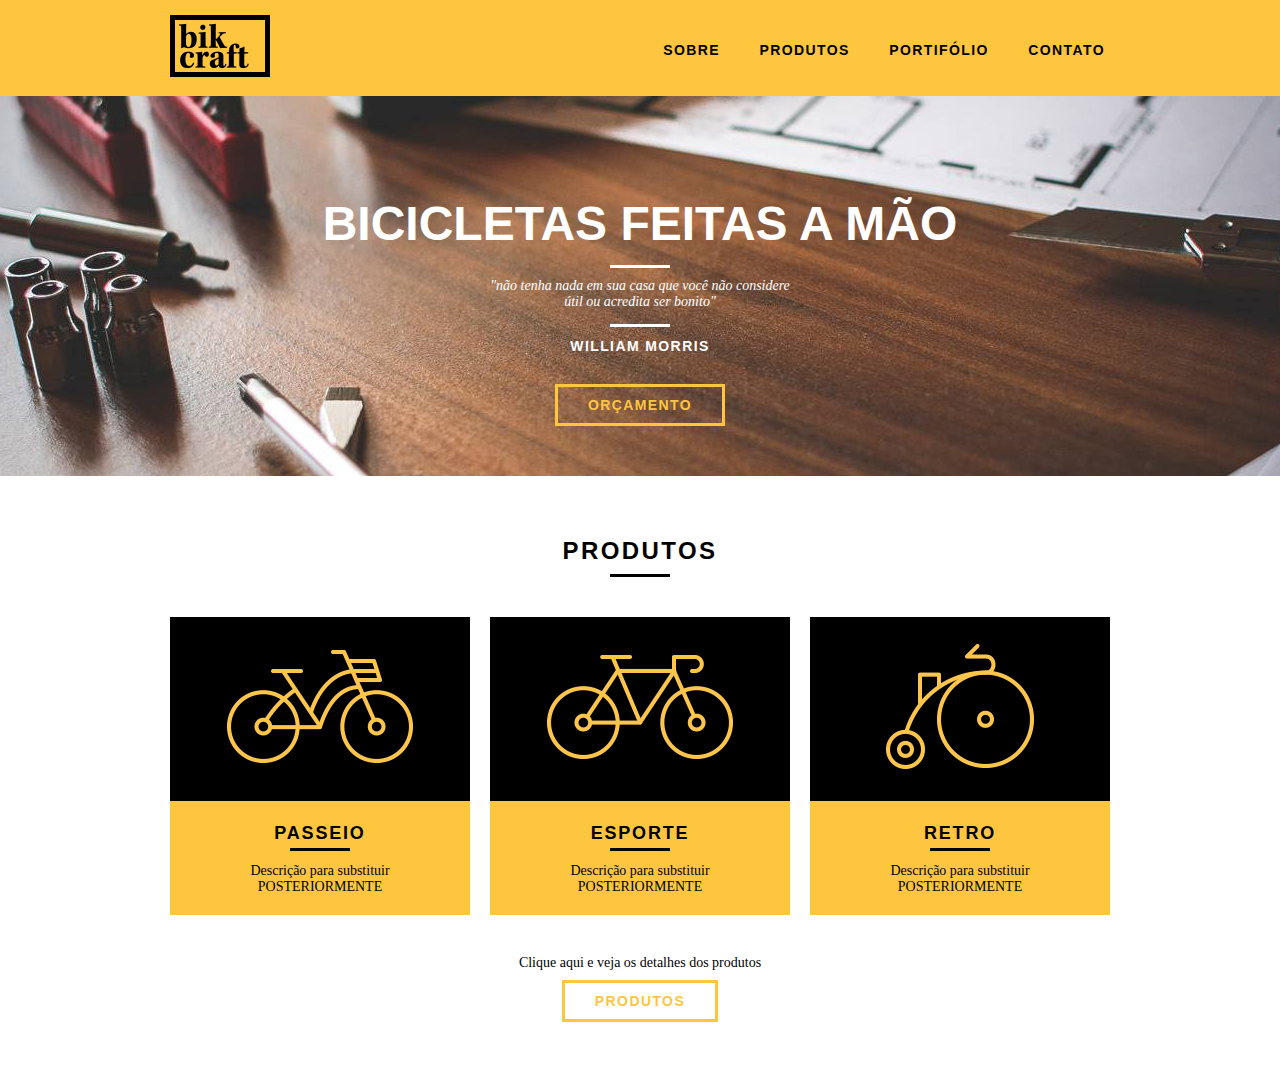
==== web/index.html @ f8ec4c90 "Initial commit" ====
<!DOCTYPE html>
<html lang="pt-br">
    <head>
        <meta charset="utf-8" />
        <meta name="viewport" content="width=device-width, initial-scale=1" />
        <title>Bikcraft</title>
        <link rel="stylesheet" type="text/css" href="css/normalize.css" />
        <link rel="stylesheet" type="text/css" href="css/reset.css" />
        <link rel="stylesheet" type="text/css" href="css/grid.css" />
        <link rel="stylesheet" type="text/css" href="css/style.css" />
    </head>
    <body>
        <header class="header">
            <div class="container">
                <a href="index.html" class="grid-4">
                    <img src="img/logo.png" alt="Bikcraft" />
                </a>
                <nav class="grid-12 header_menu">
                    <ul>
                        <li><a href="sobre.html">Sobre</a></li>
                        <li><a href="produtos.html">Produtos</a></li>
                        <li><a href="portifolio.html">Portifólio</a></li>
                        <li><a href="contato.html">Contato</a></li>
                    </ul>
                </nav>
            </div>
        </header>

        <section class="introducao">
            <div class="container">
                <h1>Bicicletas feitas a mão</h1>
                <blockquote class="quote-externo">
                    <p>
                        "não tenha nada em sua casa que você não considere útil
                        ou acredita ser bonito"
                    </p>
                    <cite>William Morris</cite>
                </blockquote>
                <a href="produtos.html" class="btn"> Orçamento</a>
            </div>
        </section>

        <section class="produtos container">
            <h2 class="subtitulo">Produtos</h2>
            <ul class="produtos_lista">
                <li class="grid-1-3">
                    <div class="produtos_icone">
                        <img
                            src="img/produtos/passeio.png"
                            alt="Bikcraft passeio"
                        />
                    </div>
                    <h3>Passeio</h3>
                    <p>Descrição para substituir POSTERIORMENTE</p>
                </li>
                <li class="grid-1-3">
                    <div class="produtos_icone">
                        <img
                            src="img/produtos/esporte.png"
                            alt="Bikcraft esporte"
                        />
                    </div>
                    <h3>Esporte</h3>
                    <p>Descrição para substituir POSTERIORMENTE</p>
                </li>
                <li class="grid-1-3">
                    <div class="produtos_icone">
                        <img
                            src="img/produtos/retro.png"
                            alt="Bikcraft retro"
                        />
                    </div>
                    <h3>Retro</h3>
                    <p>Descrição para substituir POSTERIORMENTE</p>
                </li>
            </ul>

            <div class="call">
                <p>Clique aqui e veja os detalhes dos produtos</p>
                <a href="produtos.html" class="btn btn-preto">Produtos</a>
            </div>
        </section>
    </body>
</html>
---- web/css/grid.css ----
*, *:before, *:after {
  -webkit-box-sizing: border-box; 
  -moz-box-sizing: border-box; 
  box-sizing: border-box;
}

.container {
	width: 960px;
	margin: 0 auto;
	padding: 0px;
	position: relative;
}

.container:after, .container:before {
	content: " ";
	display: table;
}

.container:after {
	clear: both;
}

.grid-1, .grid-2, .grid-3, .grid-4, .grid-5, .grid-6, .grid-7, .grid-8, .grid-9, .grid-10, .grid-11, .grid-12, .grid-13, .grid-14, .grid-15, .grid-16, .grid-1-3 {
	float: left;
	margin-left: 10px;
	margin-right: 10px;
}

.grid-1 	{width: 40px;}
.grid-2 	{width: 100px;}
.grid-3 	{width: 160px;}
.grid-4 	{width: 220px;}
.grid-5 	{width: 280px;}
.grid-6 	{width: 340px;}
.grid-7 	{width: 400px;}
.grid-8 	{width: 460px;}
.grid-9 	{width: 520px;}
.grid-10 	{width: 580px;}
.grid-11 	{width: 640px;}
.grid-12 	{width: 700px;}
.grid-13 	{width: 760px;}
.grid-14 	{width: 820px;}
.grid-15 	{width: 880px;}
.grid-16 	{width: 940px;}
.grid-1-3	{width: 300px;}

@media only screen and (min-width: 768px) and (max-width: 959px) {

.container {
	width: 768px;
}

.grid-1		{width: 28px;}
.grid-2		{width: 76px;}
.grid-3		{width: 124px;}
.grid-4		{width: 172px;}
.grid-5		{width: 220px;}
.grid-6		{width: 268px;}
.grid-7		{width: 316px;}
.grid-8		{width: 364px;}
.grid-9		{width: 412px;}
.grid-10	{width: 460px;}
.grid-11	{width: 508px;}
.grid-12	{width: 556px;}
.grid-13	{width: 604px;}
.grid-14	{width: 652px;}
.grid-15	{width: 700px;}
.grid-16	{width: 748px;}
.grid-1-3	{width: 236px;}

}

@media only screen and (max-width: 767px) {
.container {
	width: 300px;
}

.grid-1, .grid-2, .grid-3, .grid-4, .grid-5, .grid-6, .grid-7, .grid-8, .grid-9, .grid-10, .grid-11, .grid-12, .grid-13, .grid-14, .grid-15, .grid-16, .grid-1-3 {
	width: 300px;
	margin: 0 0 20px 0;
	float: none;
}

}
---- web/css/style.css ----
/* Estilos Gerais */

body {
    font-family: Arial, Helvetica, sans-serif;
}

p {
    font-family: Georgia, "Times New Roman", serif;
    font-size: 14px;
}

.btn {
    border: 3px solid #fec63e; /* Amarelo */
    padding: 10px 30px;
    color: #fec63e;
    font-size: 14px;
    line-height: 20px;
    text-transform: uppercase;
    letter-spacing: 0.1em;
    font-weight: bold;
}

.btn:hover {
    color: #fff;
    border-color: #fff;
}

.btn.btn-preto:hover {
    color: #000;
    border-color: #000;
}

.subtitulo {
    font-size: 24px;
    font-weight: bold;
    line-height: 30px;
    letter-spacing: 0.1em;
    color: #000;
    text-transform: uppercase;
    text-align: center;
    margin-bottom: 40px;
}

.subtitulo:after {
    content: "";
    display: block;
    width: 60px;
    height: 3px;
    background: #000;
    margin: 8px auto;
}

/* Estilos Header */

.header {
    position: fixed;
    top: 0;
    width: 100%;
    background: #fec63e; /* Amarelo */
    padding: 15px 0;
    z-index: 10;
}

.header_menu {
    text-align: right;
}

.header_menu ul li {
    margin-top: 25px;
    display: inline-block;
    margin-left: 25px;
}

.header_menu ul li a {
    color: #000;
    font-weight: bold;
    text-transform: uppercase;
    letter-spacing: 0.1em;
    font-size: 14px;
    line-height: 20px;
    padding: 10px 5px;
}

.header_menu ul li a:hover {
    color: #fff;
}

/* Estilos Introdução */
.introducao {
    width: 100%;
    height: 380px;
    background: url("../img/bg.jpg") no-repeat center;
    background-size: cover;
    margin-top: 96px;
    text-align: center;
    padding-top: 100px;
}

.introducao h1 {
    font-size: 48px;
    font-weight: bold;
    color: #fff;
    text-transform: uppercase;
}

.quote-externo {
    max-width: 300px;
    margin: 0 auto;
    color: white;
    margin-bottom: 40px;
}

.quote-externo p {
    font-style: italic;
}

.quote-externo p:before,
.quote-externo p:after {
    content: "";
    display: block;
    width: 60px;
    height: 3px;
    background: #fff;
    margin: 14px auto 10px auto;
}

.quote-externo cite {
    font-style: normal;
    font-weight: bold;
    text-transform: uppercase;
    font-size: 14px;
    letter-spacing: 0.1em;
}

/*Estilos Produtos*/

.produtos {
    padding: 60px 0;
}

.produtos_lista li {
    background: #fec63e;
    text-align: center;
}

.produtos_lista li h3 {
    font-weight: bold;
    font-size: 18px;
    line-height: 25px;
    text-transform: uppercase;
    letter-spacing: 0.1em;
    margin-top: 20px;
}

.produtos_lista li h3:after {
    content: "";
    display: block;
    width: 60px;
    height: 3px;
    background: #000;
    margin: 2px auto;
}

.produtos_lista li p {
    padding: 10px 20px 20px 20px;
}

.produtos_icone {
    background: #000;
    padding: 20px;
}

.call {
    text-align: center;
    padding-top: 40px;
    clear: both;
}

.call p {
    margin-bottom: 20px;
}
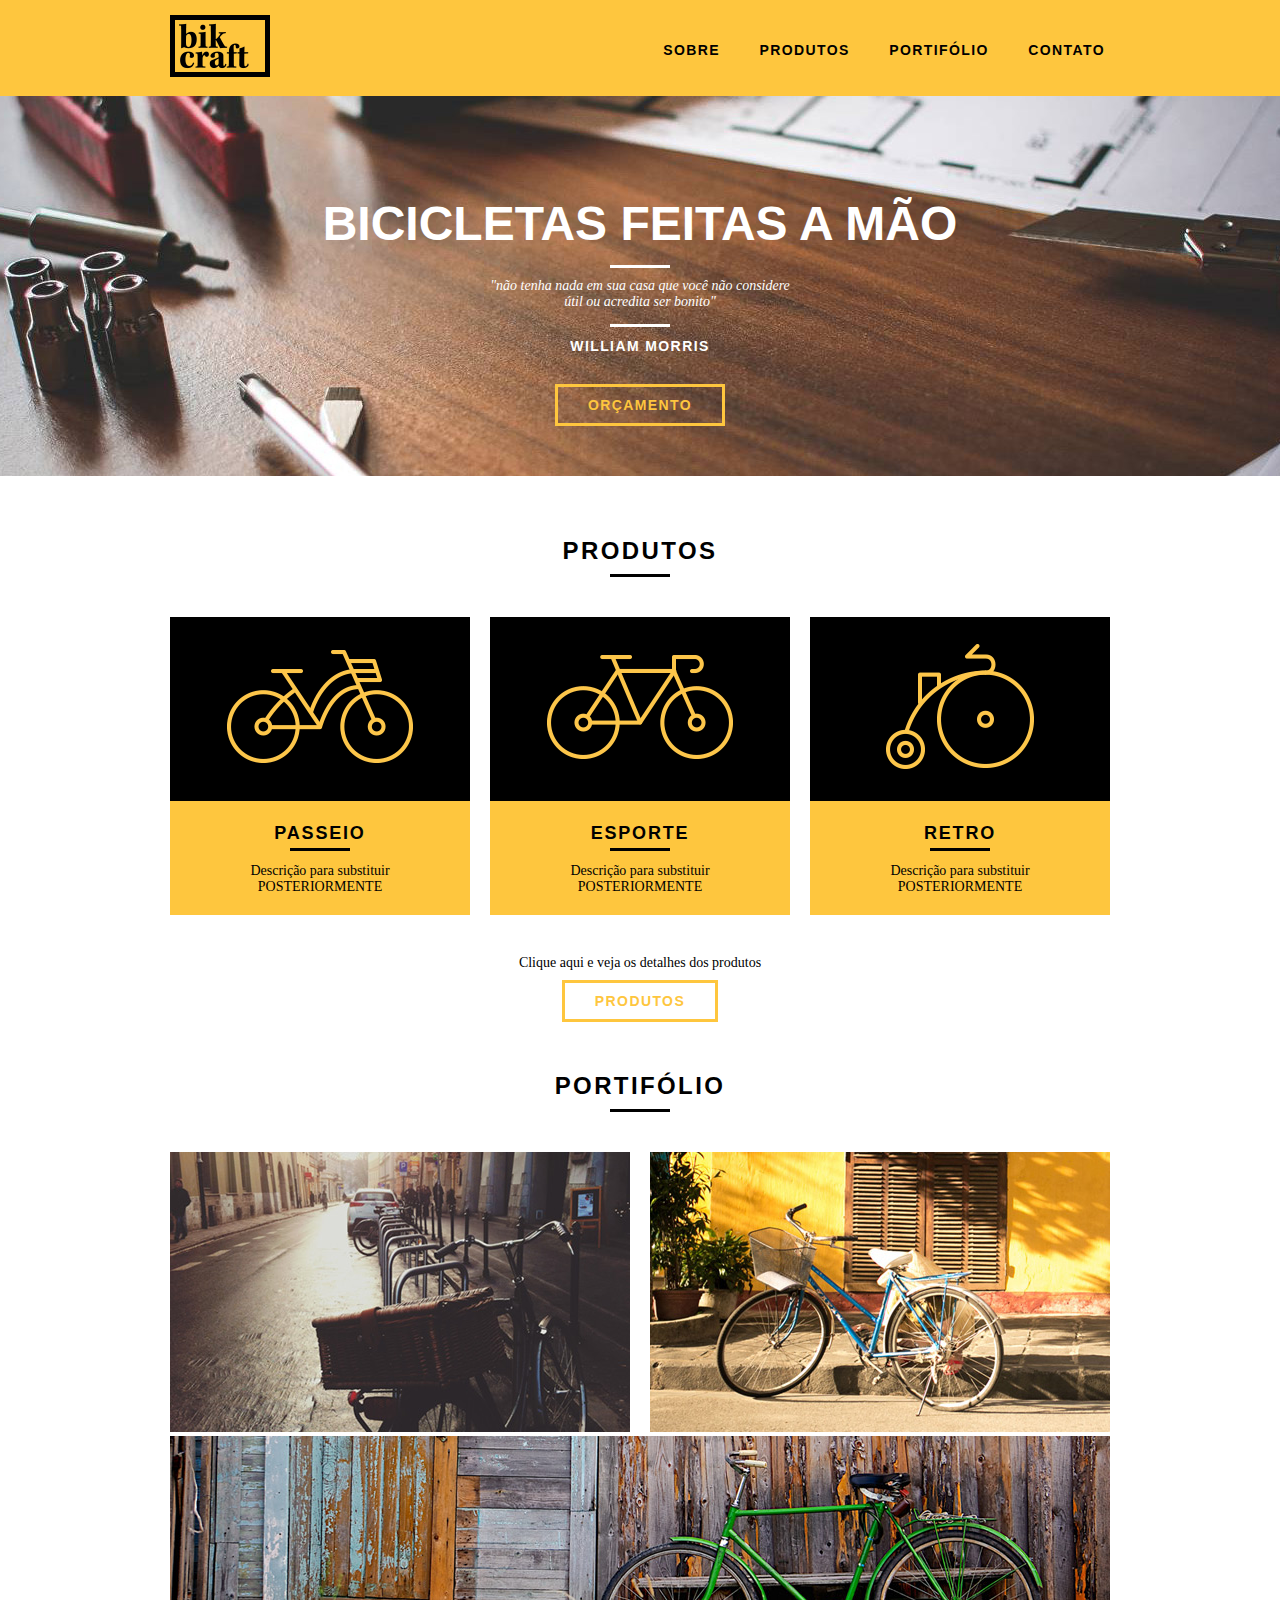
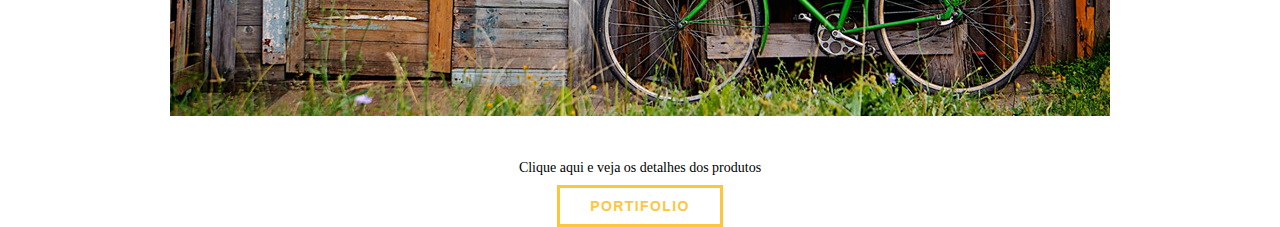
==== commit 6da2cf36: "Update index.html" ====
--- a/web/index.html
+++ b/web/index.html
@@ -44,32 +44,17 @@
             <h2 class="subtitulo">Produtos</h2>
             <ul class="produtos_lista">
                 <li class="grid-1-3">
-                    <div class="produtos_icone">
-                        <img
-                            src="img/produtos/passeio.png"
-                            alt="Bikcraft passeio"
-                        />
-                    </div>
+                    <div class="produtos_icone"><img src="img/produtos/passeio.png" alt="Bikcraft passeio"/></div>
                     <h3>Passeio</h3>
                     <p>Descrição para substituir POSTERIORMENTE</p>
                 </li>
                 <li class="grid-1-3">
-                    <div class="produtos_icone">
-                        <img
-                            src="img/produtos/esporte.png"
-                            alt="Bikcraft esporte"
-                        />
-                    </div>
+                    <div class="produtos_icone"><img src="img/produtos/esporte.png" alt="Bikcraft esporte"/></div>
                     <h3>Esporte</h3>
                     <p>Descrição para substituir POSTERIORMENTE</p>
                 </li>
                 <li class="grid-1-3">
-                    <div class="produtos_icone">
-                        <img
-                            src="img/produtos/retro.png"
-                            alt="Bikcraft retro"
-                        />
-                    </div>
+                    <div class="produtos_icone"><img src="img/produtos/retro.png" alt="Bikcraft retro"/></div>
                     <h3>Retro</h3>
                     <p>Descrição para substituir POSTERIORMENTE</p>
                 </li>
@@ -80,5 +65,20 @@
                 <a href="produtos.html" class="btn btn-preto">Produtos</a>
             </div>
         </section>
+        <!-- Fecha Produtos -->
+        <section class="portifolio">
+            <div class="container">
+                <h2 class="subtitulo">Portifólio</h2>
+                <ul>
+                    <li class="grid-8"><img src="img/portfolio/retro.jpg" alt="Bicicleta Retro"/></li>
+                    <li class="grid-8"><img src="img/portfolio/passeio.jpg" alt="Bicicleta Passeio"/></li>
+                    <li class="grid-16"><img src="img/portfolio/esporte.jpg" alt="Bicicleta Esporte"/></li>
+                </ul>
+                <div class="call">
+                    <p>Clique aqui e veja os detalhes dos produtos</p>
+                    <a href="portfolio.html" class="btn btn-preto">Portifolio</a>
+                </div>
+            </div>
+        </section>
     </body>
 </html>
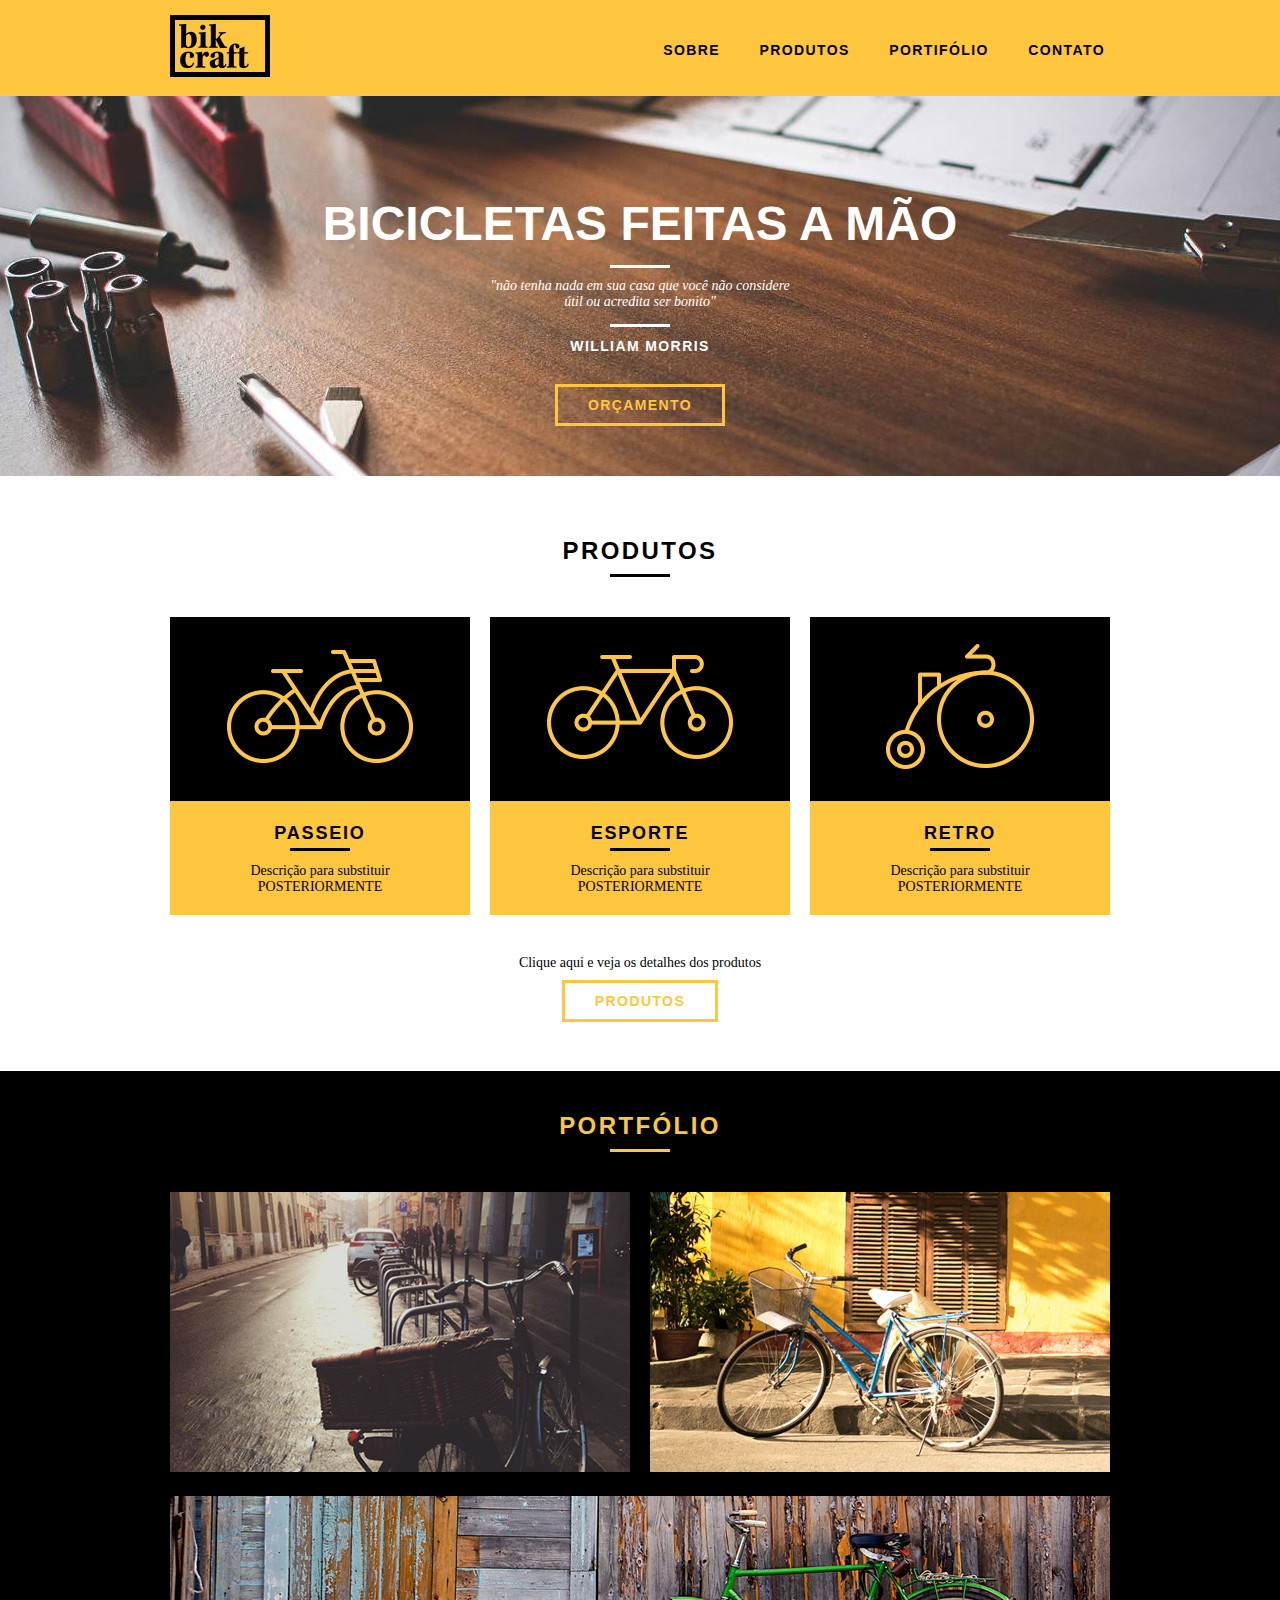
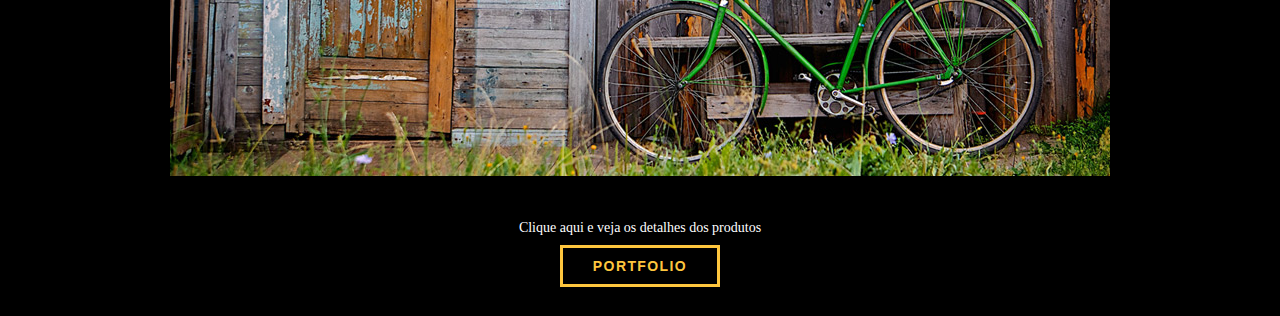
==== commit 69b8758a: "Update index.html" ====
--- a/web/index.html
+++ b/web/index.html
@@ -1,84 +1,87 @@
 <!DOCTYPE html>
 <html lang="pt-br">
-    <head>
-        <meta charset="utf-8" />
-        <meta name="viewport" content="width=device-width, initial-scale=1" />
-        <title>Bikcraft</title>
-        <link rel="stylesheet" type="text/css" href="css/normalize.css" />
-        <link rel="stylesheet" type="text/css" href="css/reset.css" />
-        <link rel="stylesheet" type="text/css" href="css/grid.css" />
-        <link rel="stylesheet" type="text/css" href="css/style.css" />
-    </head>
-    <body>
-        <header class="header">
-            <div class="container">
-                <a href="index.html" class="grid-4">
-                    <img src="img/logo.png" alt="Bikcraft" />
-                </a>
-                <nav class="grid-12 header_menu">
-                    <ul>
-                        <li><a href="sobre.html">Sobre</a></li>
-                        <li><a href="produtos.html">Produtos</a></li>
-                        <li><a href="portifolio.html">Portifólio</a></li>
-                        <li><a href="contato.html">Contato</a></li>
-                    </ul>
-                </nav>
-            </div>
-        </header>
 
-        <section class="introducao">
-            <div class="container">
-                <h1>Bicicletas feitas a mão</h1>
-                <blockquote class="quote-externo">
-                    <p>
-                        "não tenha nada em sua casa que você não considere útil
-                        ou acredita ser bonito"
-                    </p>
-                    <cite>William Morris</cite>
-                </blockquote>
-                <a href="produtos.html" class="btn"> Orçamento</a>
-            </div>
-        </section>
+<head>
+    <meta charset="utf-8" />
+    <meta name="viewport" content="width=device-width, initial-scale=1" />
+    <title>Bikcraft</title>
+    <link rel="stylesheet" type="text/css" href="css/normalize.css" />
+    <link rel="stylesheet" type="text/css" href="css/reset.css" />
+    <link rel="stylesheet" type="text/css" href="css/grid.css" />
+    <link rel="stylesheet" type="text/css" href="css/style.css" />
+</head>
 
-        <section class="produtos container">
-            <h2 class="subtitulo">Produtos</h2>
-            <ul class="produtos_lista">
-                <li class="grid-1-3">
-                    <div class="produtos_icone"><img src="img/produtos/passeio.png" alt="Bikcraft passeio"/></div>
-                    <h3>Passeio</h3>
-                    <p>Descrição para substituir POSTERIORMENTE</p>
-                </li>
-                <li class="grid-1-3">
-                    <div class="produtos_icone"><img src="img/produtos/esporte.png" alt="Bikcraft esporte"/></div>
-                    <h3>Esporte</h3>
-                    <p>Descrição para substituir POSTERIORMENTE</p>
-                </li>
-                <li class="grid-1-3">
-                    <div class="produtos_icone"><img src="img/produtos/retro.png" alt="Bikcraft retro"/></div>
-                    <h3>Retro</h3>
-                    <p>Descrição para substituir POSTERIORMENTE</p>
-                </li>
+<body>
+    <header class="header">
+        <div class="container">
+            <a href="index.html" class="grid-4">
+                <img src="img/logo.png" alt="Bikcraft" />
+            </a>
+            <nav class="grid-12 header_menu">
+                <ul>
+                    <li><a href="sobre.html">Sobre</a></li>
+                    <li><a href="produtos.html">Produtos</a></li>
+                    <li><a href="portifolio.html">Portifólio</a></li>
+                    <li><a href="contato.html">Contato</a></li>
+                </ul>
+            </nav>
+        </div>
+    </header>
+
+    <section class="introducao">
+        <div class="container">
+            <h1>Bicicletas feitas a mão</h1>
+            <blockquote class="quote-externo">
+                <p>
+                    "não tenha nada em sua casa que você não considere útil
+                    ou acredita ser bonito"
+                </p>
+                <cite>William Morris</cite>
+            </blockquote>
+            <a href="produtos.html" class="btn"> Orçamento</a>
+        </div>
+    </section>
+
+    <section class="produtos container">
+        <h2 class="subtitulo">Produtos</h2>
+        <ul class="produtos_lista">
+            <li class="grid-1-3">
+                <div class="produtos_icone"><img src="img/produtos/passeio.png" alt="Bikcraft passeio" /></div>
+                <h3>Passeio</h3>
+                <p>Descrição para substituir POSTERIORMENTE</p>
+            </li>
+            <li class="grid-1-3">
+                <div class="produtos_icone"><img src="img/produtos/esporte.png" alt="Bikcraft esporte" /></div>
+                <h3>Esporte</h3>
+                <p>Descrição para substituir POSTERIORMENTE</p>
+            </li>
+            <li class="grid-1-3">
+                <div class="produtos_icone"><img src="img/produtos/retro.png" alt="Bikcraft retro" /></div>
+                <h3>Retro</h3>
+                <p>Descrição para substituir POSTERIORMENTE</p>
+            </li>
+        </ul>
+
+        <div class="call">
+            <p>Clique aqui e veja os detalhes dos produtos</p>
+            <a href="produtos.html" class="btn btn-preto">Produtos</a>
+        </div>
+    </section>
+    <!-- Fecha Produtos -->
+    <section class="portfolio">
+        <div class="container">
+            <h2 class="subtitulo">Portfólio</h2>
+            <ul class="portfolio_lista">
+                <li class="grid-8"><img src="img/portfolio/retro.jpg" alt="Bicicleta Retro" /></li>
+                <li class="grid-8"><img src="img/portfolio/passeio.jpg" alt="Bicicleta Passeio" /></li>
+                <li class="grid-16"><img src="img/portfolio/esporte.jpg" alt="Bicicleta Esporte" /></li>
             </ul>
-
             <div class="call">
                 <p>Clique aqui e veja os detalhes dos produtos</p>
-                <a href="produtos.html" class="btn btn-preto">Produtos</a>
+                <a href="portfolio.html" class="btn">Portfolio</a>
             </div>
-        </section>
-        <!-- Fecha Produtos -->
-        <section class="portifolio">
-            <div class="container">
-                <h2 class="subtitulo">Portifólio</h2>
-                <ul>
-                    <li class="grid-8"><img src="img/portfolio/retro.jpg" alt="Bicicleta Retro"/></li>
-                    <li class="grid-8"><img src="img/portfolio/passeio.jpg" alt="Bicicleta Passeio"/></li>
-                    <li class="grid-16"><img src="img/portfolio/esporte.jpg" alt="Bicicleta Esporte"/></li>
-                </ul>
-                <div class="call">
-                    <p>Clique aqui e veja os detalhes dos produtos</p>
-                    <a href="portfolio.html" class="btn btn-preto">Portifolio</a>
-                </div>
-            </div>
-        </section>
-    </body>
-</html>
+        </div>
+    </section>
+</body>
+
+</html>--- a/web/css/style.css
+++ b/web/css/style.css
@@ -179,3 +179,27 @@
 .call p {
     margin-bottom: 20px;
 }
+
+/* Portfólio */
+
+.portfolio {
+    width: 100%;
+    background: black;
+    padding: 40px 0;
+}
+
+.portfolio .subtitulo {
+    color: #fec63e;
+}
+
+.portfolio .subtitulo:after {
+    background: #fec63e;
+}
+
+.portfolio_lista li:last-child {
+    margin-top: 20px;
+}
+
+.portfolio .call p {
+    color: #fff;
+}
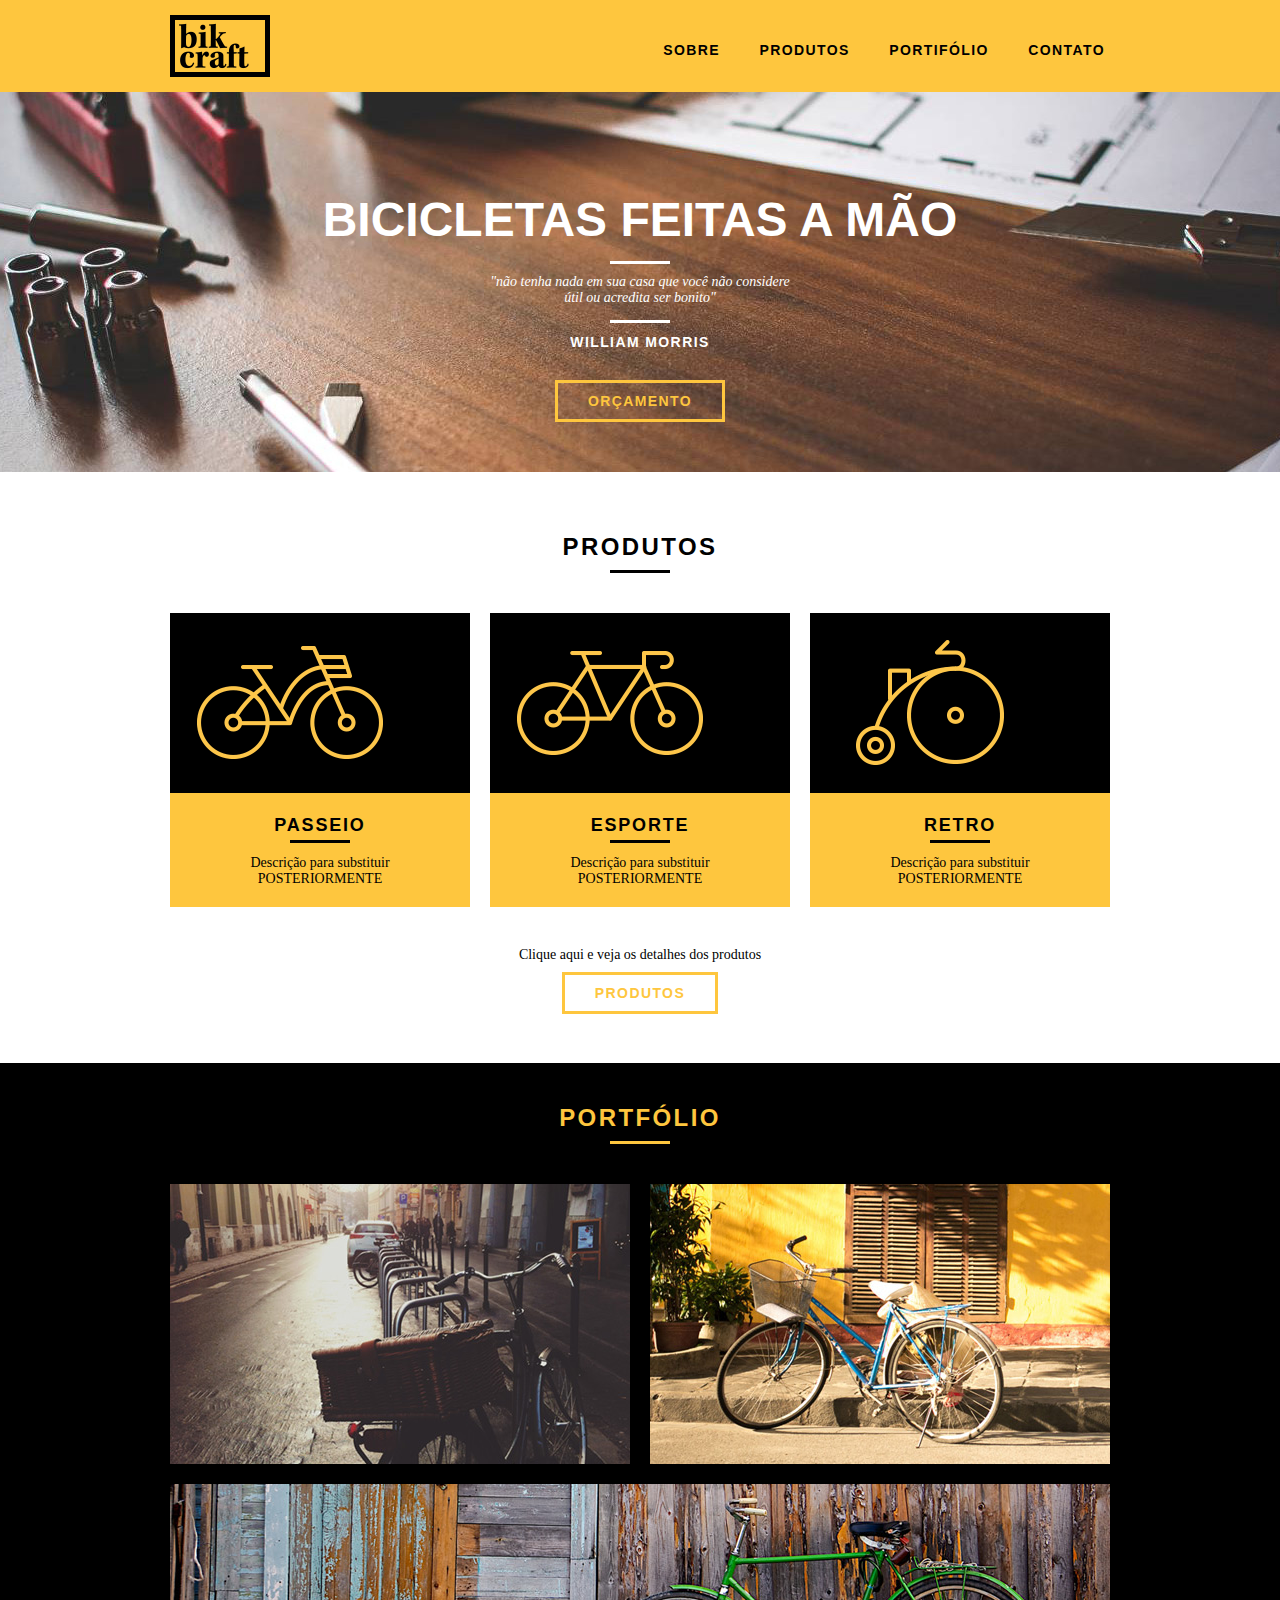
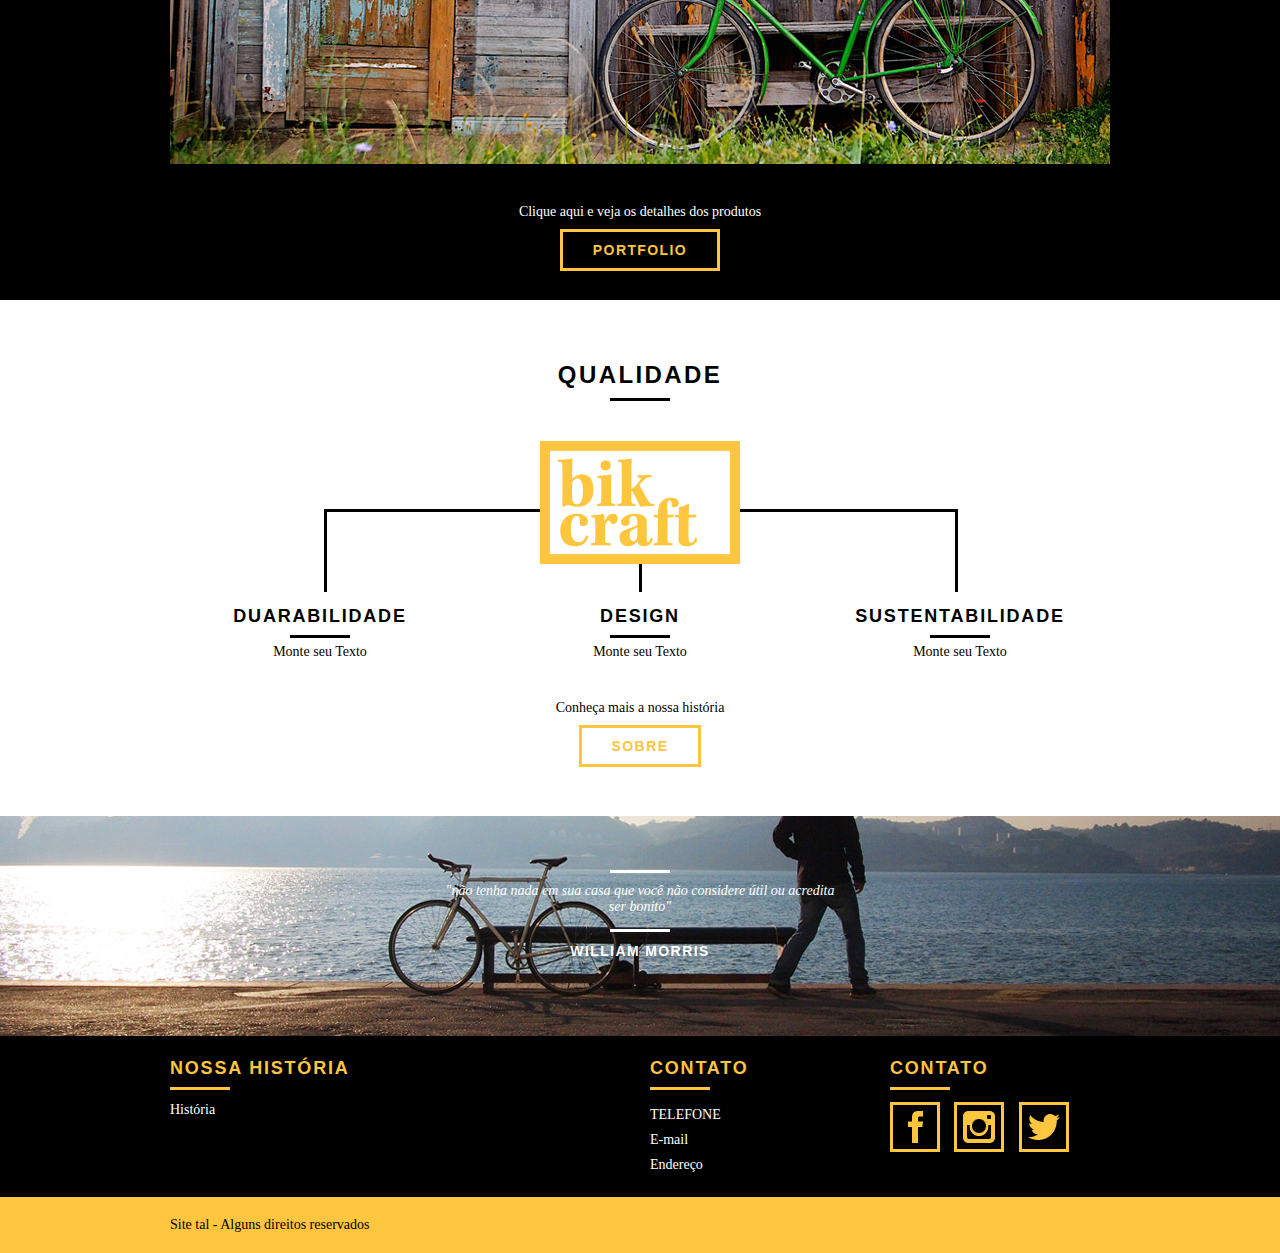
==== commit 986fadd2: "Update index.html" ====
--- a/web/index.html
+++ b/web/index.html
@@ -82,6 +82,83 @@
             </div>
         </div>
     </section>
+    <!-- Fecha Portfolio -->
+    <section class="qualidade container">
+        <h2 class="subtitulo">Qualidade</h2>
+        <img src="img/bikcraft-qualidade.png" alt="bikcraft-qualidade">
+        <ul class="qualidade_lista">
+            <li class="grid-1-3">
+                <h3>Duarabilidade</h3>
+                <p>Monte seu Texto</p>
+            </li>
+            <li class="grid-1-3">
+                <h3>Design</h3>
+                <p>Monte seu Texto</p>
+            </li>
+            <li class="grid-1-3">
+                <h3>Sustentabilidade</h3>
+                <p>Monte seu Texto</p>
+            </li>
+        </ul>
+
+        <div class="call">
+            <p>Conheça mais a nossa história</p>
+            <a href="sobre.html" class="btn btn-preto">Sobre</a>
+        </div>
+    </section>
+    <!-- Fecha Qualidade -->
+    <section class="quebra">
+        <blockquote class="quote-externo container">
+            <p>"não tenha nada em sua casa que você não considere útil ou acredita ser bonito"</p>
+            <cite>William Morris</cite>
+        </blockquote>
+    </section>
+
+    <footer>
+        <div class="footer">
+            <div class="container">
+
+                <div class="grid-8 footer_historia">
+                    <h3>Nossa História</h3>
+                    <p>História</p>
+                </div>
+
+                <div class="grid-4 footer_contato">
+                    <h3>Contato</h3>
+                    <ul>
+                        <li>
+                            TELEFONE
+                        </li>
+                        <li>
+                            E-mail
+                        </li>
+                        <li>
+                            Endereço
+                        </li>
+                    </ul>
+                </div>
+
+                <div class="grid-4 footer_redes">
+                    <h3>Contato</h3>
+                    <ul>
+                        <li><a href="http://facebook.com" target="_blank"><img src="img/redes-sociais/facebook.png"
+                                    alt="facebook"></a></li>
+                        <li><a href="http://instagram.com" target="_blank"><img src="img/redes-sociais/instagram.png"
+                                    alt="instagram"></a></li>
+                        <li><a href="http://twitter.com" target="_blank"><img src="img/redes-sociais/twitter.png"
+                                    alt="twitter"></a></li>
+                    </ul>
+                </div>
+
+            </div>
+        </div>
+        <div class="copy">
+            <div class="container">
+                <p class="grid-16"> Site tal - Alguns direitos reservados</p>
+            </div>
+        </div>
+    </footer>
+
 </body>
 
 </html>--- a/web/css/style.css
+++ b/web/css/style.css
@@ -7,6 +7,10 @@
 p {
     font-family: Georgia, "Times New Roman", serif;
     font-size: 14px;
+}
+
+img {
+    display: block;
 }
 
 .btn {
@@ -91,7 +95,7 @@
     height: 380px;
     background: url("../img/bg.jpg") no-repeat center;
     background-size: cover;
-    margin-top: 96px;
+    margin-top: 92px;
     text-align: center;
     padding-top: 100px;
 }
@@ -203,3 +207,124 @@
 .portfolio .call p {
     color: #fff;
 }
+
+/* Qualidade */
+
+.qualidade {
+    padding: 60px 0;
+}
+
+.qualidade:after {
+    content: "";
+    width: 634px;
+    height: 83px;
+    display: block;
+    background: url("../img/linhas.png") no-repeat center;
+    position: absolute;
+    top: 209px;
+    right: 162px;
+    z-index: -1;
+}
+.qualidade img {
+    margin: 0 auto;
+}
+
+.qualidade_lista {
+    padding-top: 20px;
+}
+
+.qualidade_lista li {
+    text-align: center;
+    padding: 0 40px;
+}
+
+.qualidade_lista li h3 {
+    font-weight: bold;
+    font-size: 18px;
+    line-height: 25px;
+    text-transform: uppercase;
+    letter-spacing: 0.1em;
+    margin-top: 20px;
+}
+
+.qualidade_lista li h3:after {
+    content: "";
+    display: block;
+    width: 60px;
+    height: 3px;
+    background: #000;
+    margin: 6px auto;
+}
+
+/* Quebra */
+
+.quebra {
+    background: url("../img/bg-footer.jpg") no-repeat center;
+    width: 100%;
+    height: 220px;
+    background-size: cover;
+    text-align: center;
+    padding-top: 40px;
+}
+
+.quebra .quote-externo {
+    max-width: 400px;
+}
+
+/* Footer */
+
+.footer {
+    width: 100%;
+    background: #000;
+    color: #fff;
+    padding: 20px 0;
+}
+
+.footer h3 {
+    font-size: 18px;
+    line-height: 25px;
+    color: #fec63e;
+    text-transform: uppercase;
+    letter-spacing: 0.1em;
+    font-weight: bold;
+}
+
+.footer h3:after {
+    content: "";
+    display: block;
+    width: 60px;
+    height: 3px;
+    background: #fec63e;
+    margin: 6px 0 12px 0;
+}
+
+.footer_historia {
+    padding-right: 40px;
+}
+
+.footer_contato ul li {
+    font-size: 14px;
+    line-height: 25px;
+    font-family: Georgia, "Times New Roman", serif;
+}
+
+.footer_redes ul li {
+    display: inline-block;
+    margin-right: 10px;
+}
+
+.footer_redes ul li a {
+    border: 3px solid #fec63e;
+    padding: 6px;
+    display: block;
+}
+
+.footer_redes ul li a:hover {
+    border-color: #fff;
+}
+
+.copy {
+    width: 100%;
+    background: #fec63e;
+    padding: 20px 0;
+}
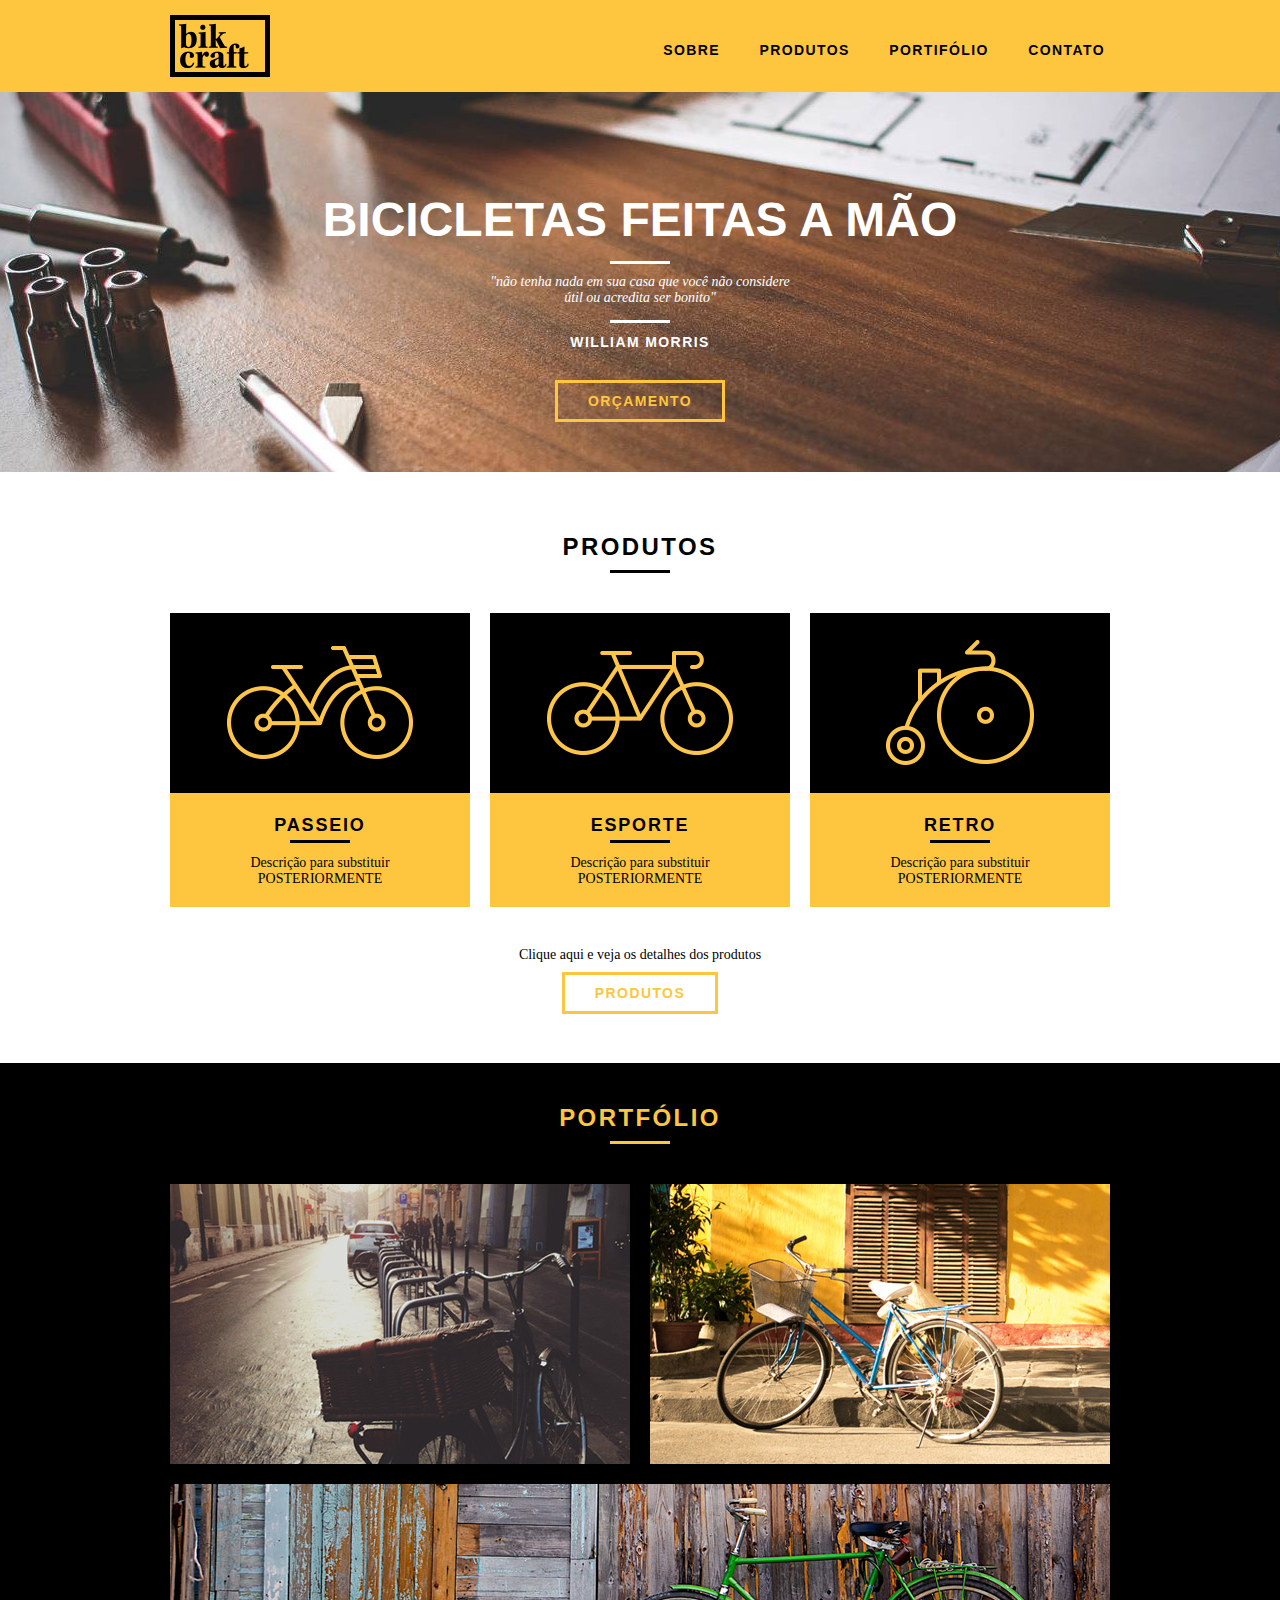
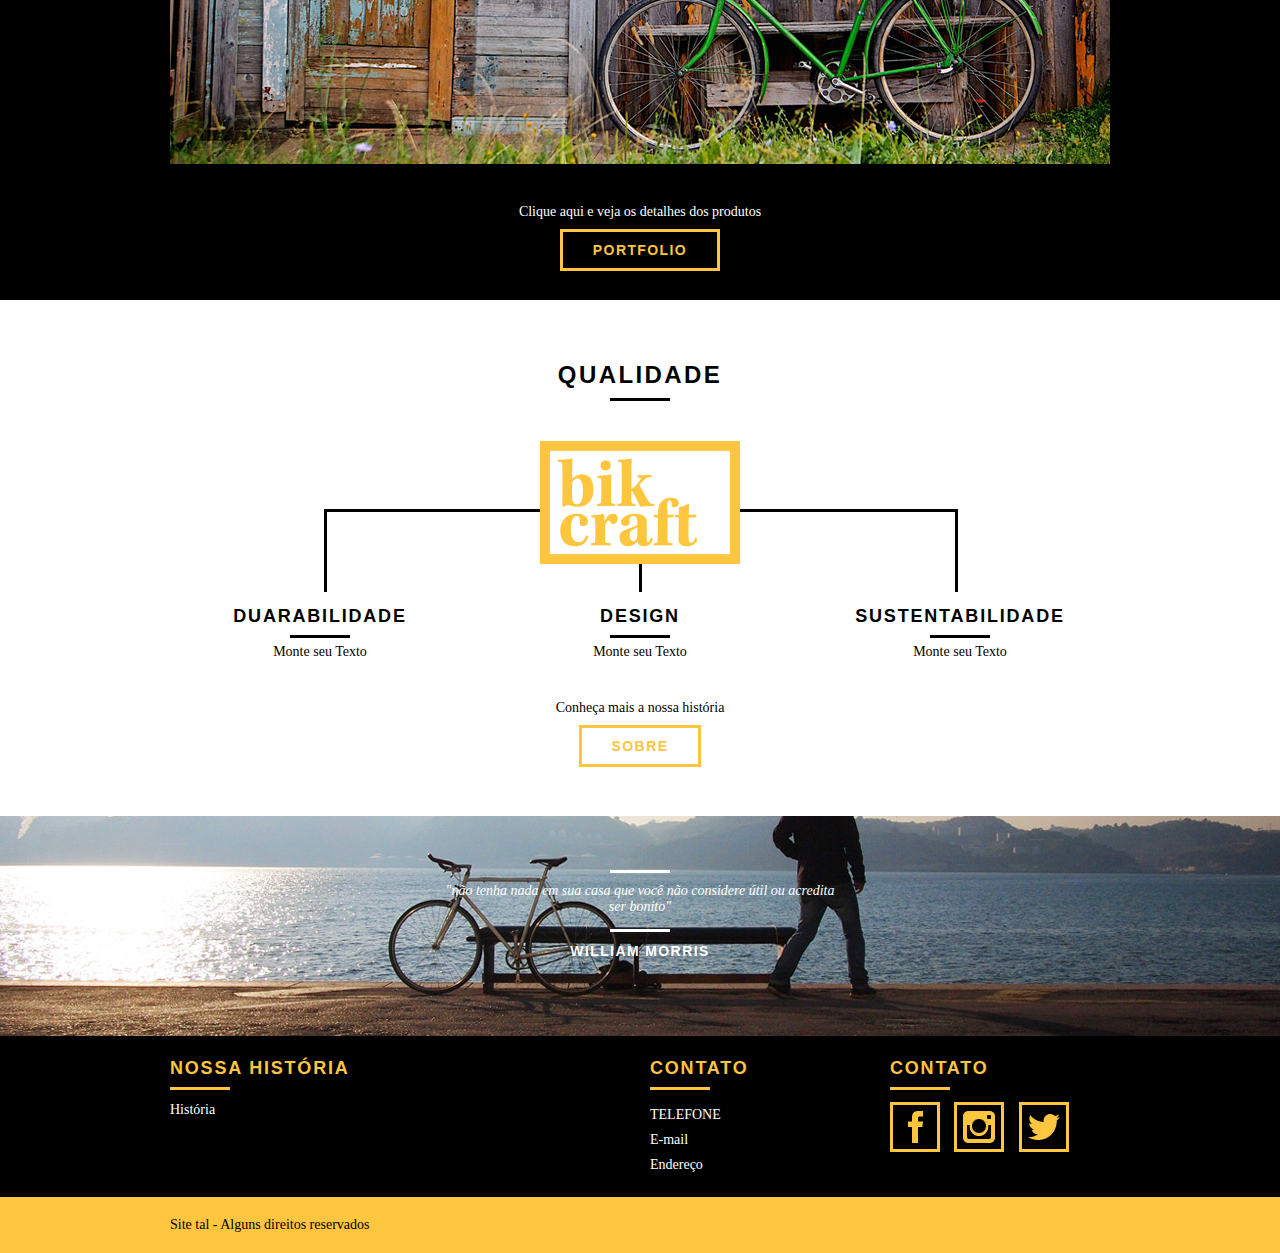
==== commit f63d5016: "Night upp" ====
--- a/web/index.html
+++ b/web/index.html
@@ -46,7 +46,8 @@
         <h2 class="subtitulo">Produtos</h2>
         <ul class="produtos_lista">
             <li class="grid-1-3">
-                <div class="produtos_icone"><img src="img/produtos/passeio.png" alt="Bikcraft passeio" /></div>
+                <div class="produtos_icone"><img src="img/produtos/passeio.png" alt="Bikcraft passeio">
+                </div>
                 <h3>Passeio</h3>
                 <p>Descrição para substituir POSTERIORMENTE</p>
             </li>
--- a/web/css/style.css
+++ b/web/css/style.css
@@ -147,6 +147,10 @@
     text-align: center;
 }
 
+section ul li div img {
+    margin: 0 auto;
+}
+
 .produtos_lista li h3 {
     font-weight: bold;
     font-size: 18px;
